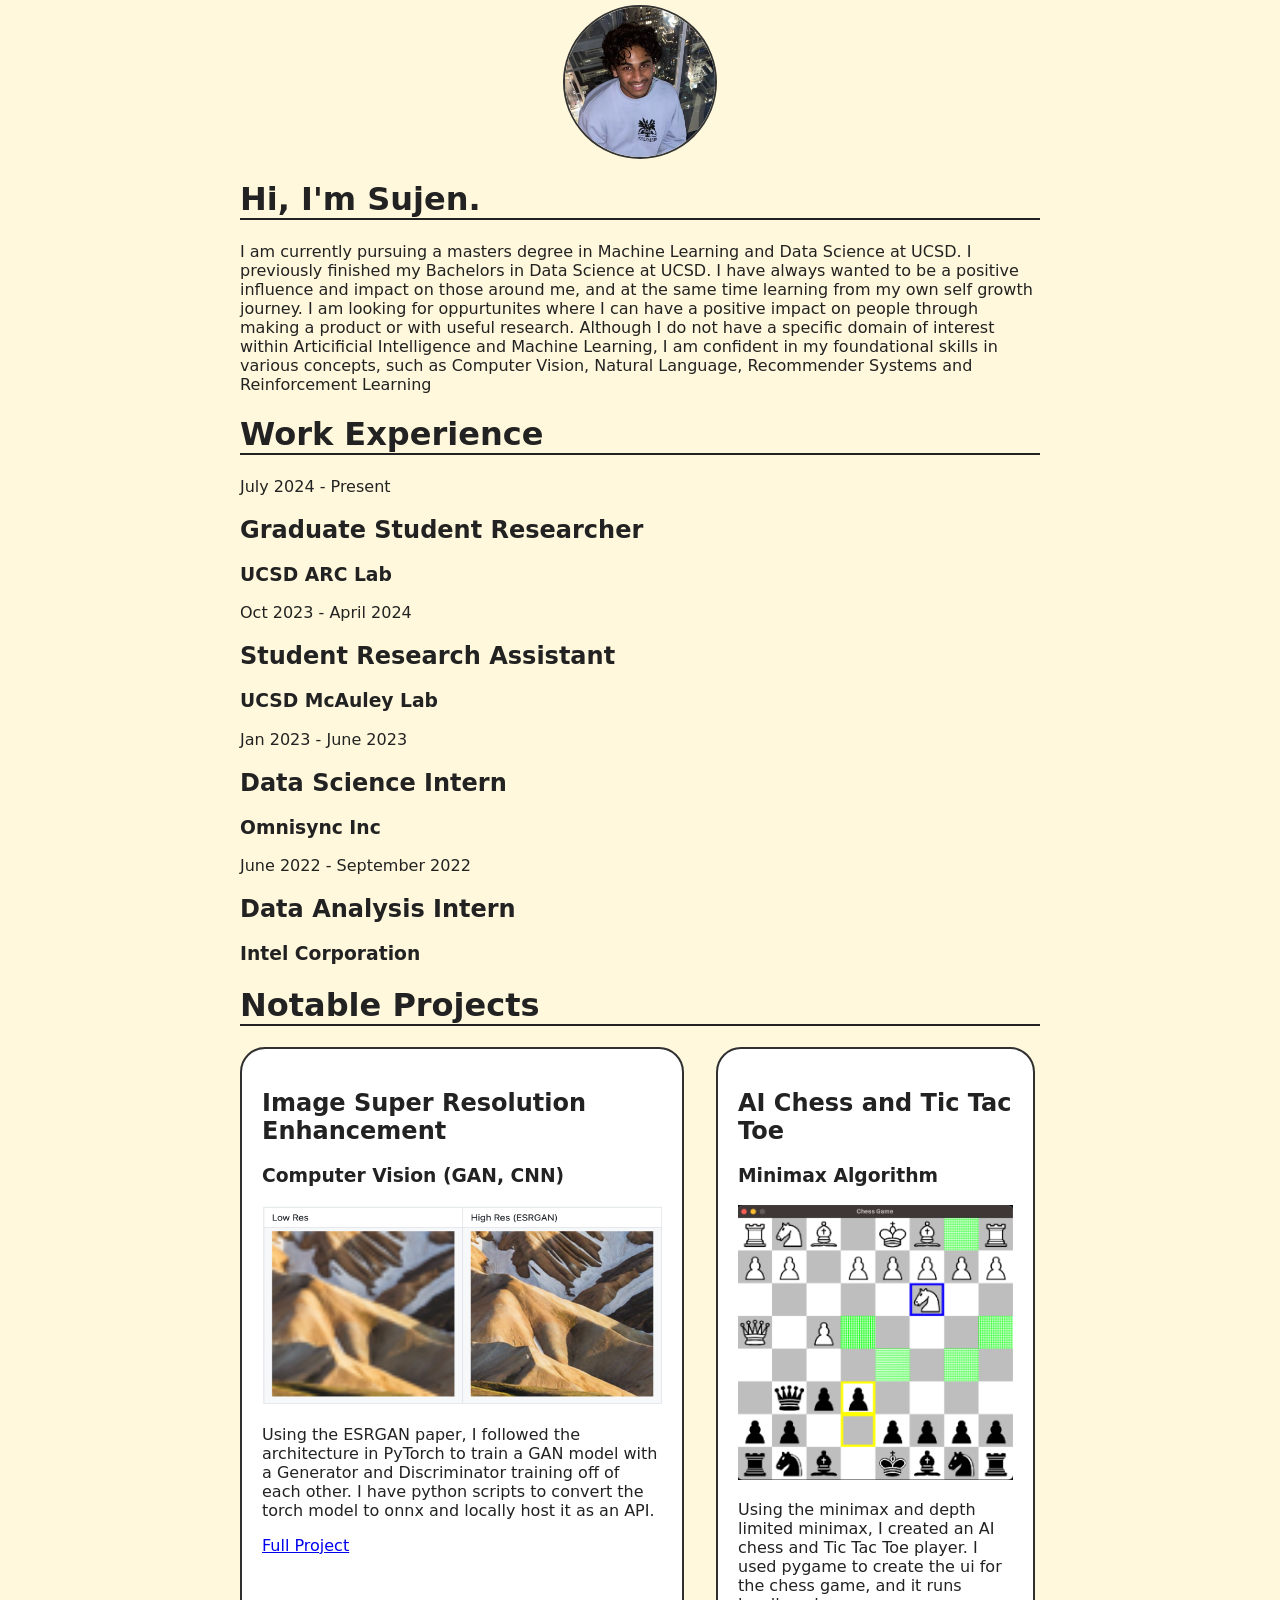
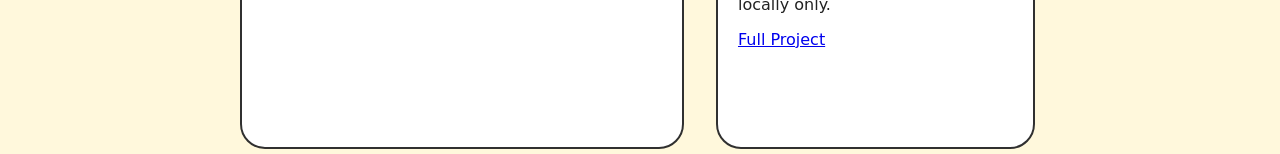
==== index.html @ b2e48bc3 "add work experience and profile pic" ====
<!DOCTYPE html>
<html lang="en">
<head>
    <meta charset="UTF-8">
    <meta name="viewport" content="width=device-width, initial-scale=1.0">
    <link rel="stylesheet" href="styles.css">
    <title>Sujen Kancherla</title>
</head>
<body>
    <div class="profile-photo">
        <img src="profile_pic.jpg" alt="Sujen">
    </div>
    <h1>Hi, I'm Sujen.</h1>
    <p>I am currently pursuing a masters degree in Machine Learning and Data Science at UCSD. 
        I previously finished my Bachelors in Data Science at UCSD. I have always wanted to be a positive influence and impact on those around me,
        and at the same time learning from my own self growth journey. I am looking for oppurtunites 
        where I can have a positive impact on people through making a product or with useful research. 
        Although I do not have a specific domain of interest within Articificial Intelligence and Machine Learning, I am confident in my foundational skills in various concepts, 
        such as Computer Vision, Natural Language, Recommender Systems and Reinforcement Learning</p>

        <h1>Work Experience</h1>
            <div >
                <div >July 2024 - Present</div>
                <div>
                    <h2>Graduate Student Researcher</h2>
                    <h3>UCSD ARC Lab</h3>
                </div>
            </div>
            
            <div >
                <div >Oct 2023 - April 2024</div>
                <div>
                    <h2>Student Research Assistant</h2>
                    <h3>UCSD McAuley Lab</h3>
                </div>
            </div>
            
            <div >
                <div >Jan 2023 - June 2023</div>
                <div>
                    <h2>Data Science Intern</h2>
                    <h3>Omnisync Inc</h3>
                </div>
            </div>

            <div >
                <div >June 2022 - September 2022</div>
                <div>
                    <h2>Data Analysis Intern</h2>
                    <h3>Intel Corporation</h3>
                </div>
            </div>
        </div>        

    <h1>Notable Projects</h1>
    <div class="container">
        <div class="box">
            <h2>Image Super Resolution Enhancement</h2>
            <h3>Computer Vision (GAN, CNN)</h3>
            <img src="super_res.png" alt="Low to High Res Sample" width="400px" height="200">
            <div class="description">
                <p>Using the ESRGAN paper, I followed the architecture in PyTorch to train a GAN model 
                    with a Generator and Discriminator training off of each other. I have python scripts 
                    to convert the torch model to onnx and locally host it as an API.</p>
                <a href="https://github.com/sujen07/image-super-resolution">Full Project</a>
            </div>
        </div>
        <div class="box">
            <h2>AI Chess and Tic Tac Toe</h2>
            <h3>Minimax Algorithm</h3>
            <img src="chess.png" alt="Sample Chess Gameplay" width="275px" height="275px">
            <div class="description">
                <p>Using the minimax and depth limited minimax, I created an AI chess and Tic Tac Toe player. 
                    I used pygame to create the ui for the chess game, and it runs locally only.</p>
                <a href="https://github.com/sujen07/minimax-ai-player">Full Project</a>
            </div>
        </div>
        <div class="box">
            <h2>GPT Loss Analysis</h2>
            <h3>NLP (Transformers)</h3>
            <img src="generative_ai_101.jpg" alt="Generative AI Picture" width="350px" height="250px">
            <div class="description">
                <p>Conducted research on various different loss functions to train the GPT-2 model. 
                    We used perplexity as a metric to evaluate performance of the language model after training it on squared loss, a hybrid loss function, etc.
                We used pytorch to train the open source code for GPT-2 on the TinyStories dataset.</p>
                <a href="https://github.com/sujen07/NanoGPT-Loss-stop-Analysis">Full Project</a>
            </div>
        </div>
        <div class="box">
            <h2>Panoramic Image Stitching</h2>
            <h3>Computer Vision (Homography Matrix, Corner Detection)</h3>
            <img src="matches.png" alt="Corner Matching between to images" height="400px" width="700px">
            <div class="description">
                <p>Used eigenvectors of gradients in image to find corners in two images. Then matched the corners using SIFT. using the matched corners, 
                    with 8-point algorithm and RANSAC. the Fundamental matrix is created that allows one image to be transformed into the camera projection of the other image, 
                    which creates a panoramic stitching between the two.</p>
                <a href="https://github.com/sujen07/panoramic">Full Project</a>
            </div>
        </div>
        <div class="box">
            <h2>Handrwitten Digit Detection</h2>
            <h3>Computer Vision (CNN)</h3>
            <img src="handwritten.png" alt="Sample Prediction from Mnist Model" height="400px" width="600px">
            <div class="description">
                <p>Trained a simple handwritten digit detection model using pytorch with a basic CNN architecture, 
                    and then converted it to onnx to run on the browser on device in javascript.</p>
                <a href="https://github.com/sujen07/mnist-prediction">Full Project</a>
            </div>
        </div>
    </div>
</body>
</html>
---- styles.css ----
body {
    font-family: system-ui, -apple-system, BlinkMacSystemFont, 'Segoe UI', Roboto, Oxygen, Ubuntu, Cantarell, 'Open Sans', 'Helvetica Neue', sans-serif;
    color: #222222;
    max-width: 800px;
    margin: auto;
    padding: 5px;
    background-color: cornsilk;
}

.profile-photo {
    display: flex;
    justify-content: center;
    align-items: center;
}

.profile-photo img {
    width: 150px; 
    height: 150px; 
    border-radius: 50%; 
    object-fit: cover; 
    border: 2px solid #333; 
}


h1 {
    border-bottom: 2px solid #222222;
}

.container {
    overflow-x: auto;
    display: flex;
    gap: 32px;
    scroll-snap-type: x mandatory;
}

.box {
    scroll-snap-align: start;
    border: 2px solid #303030;
    background-color: #fff;
    padding: 20px;
    border-radius: 25px;
}
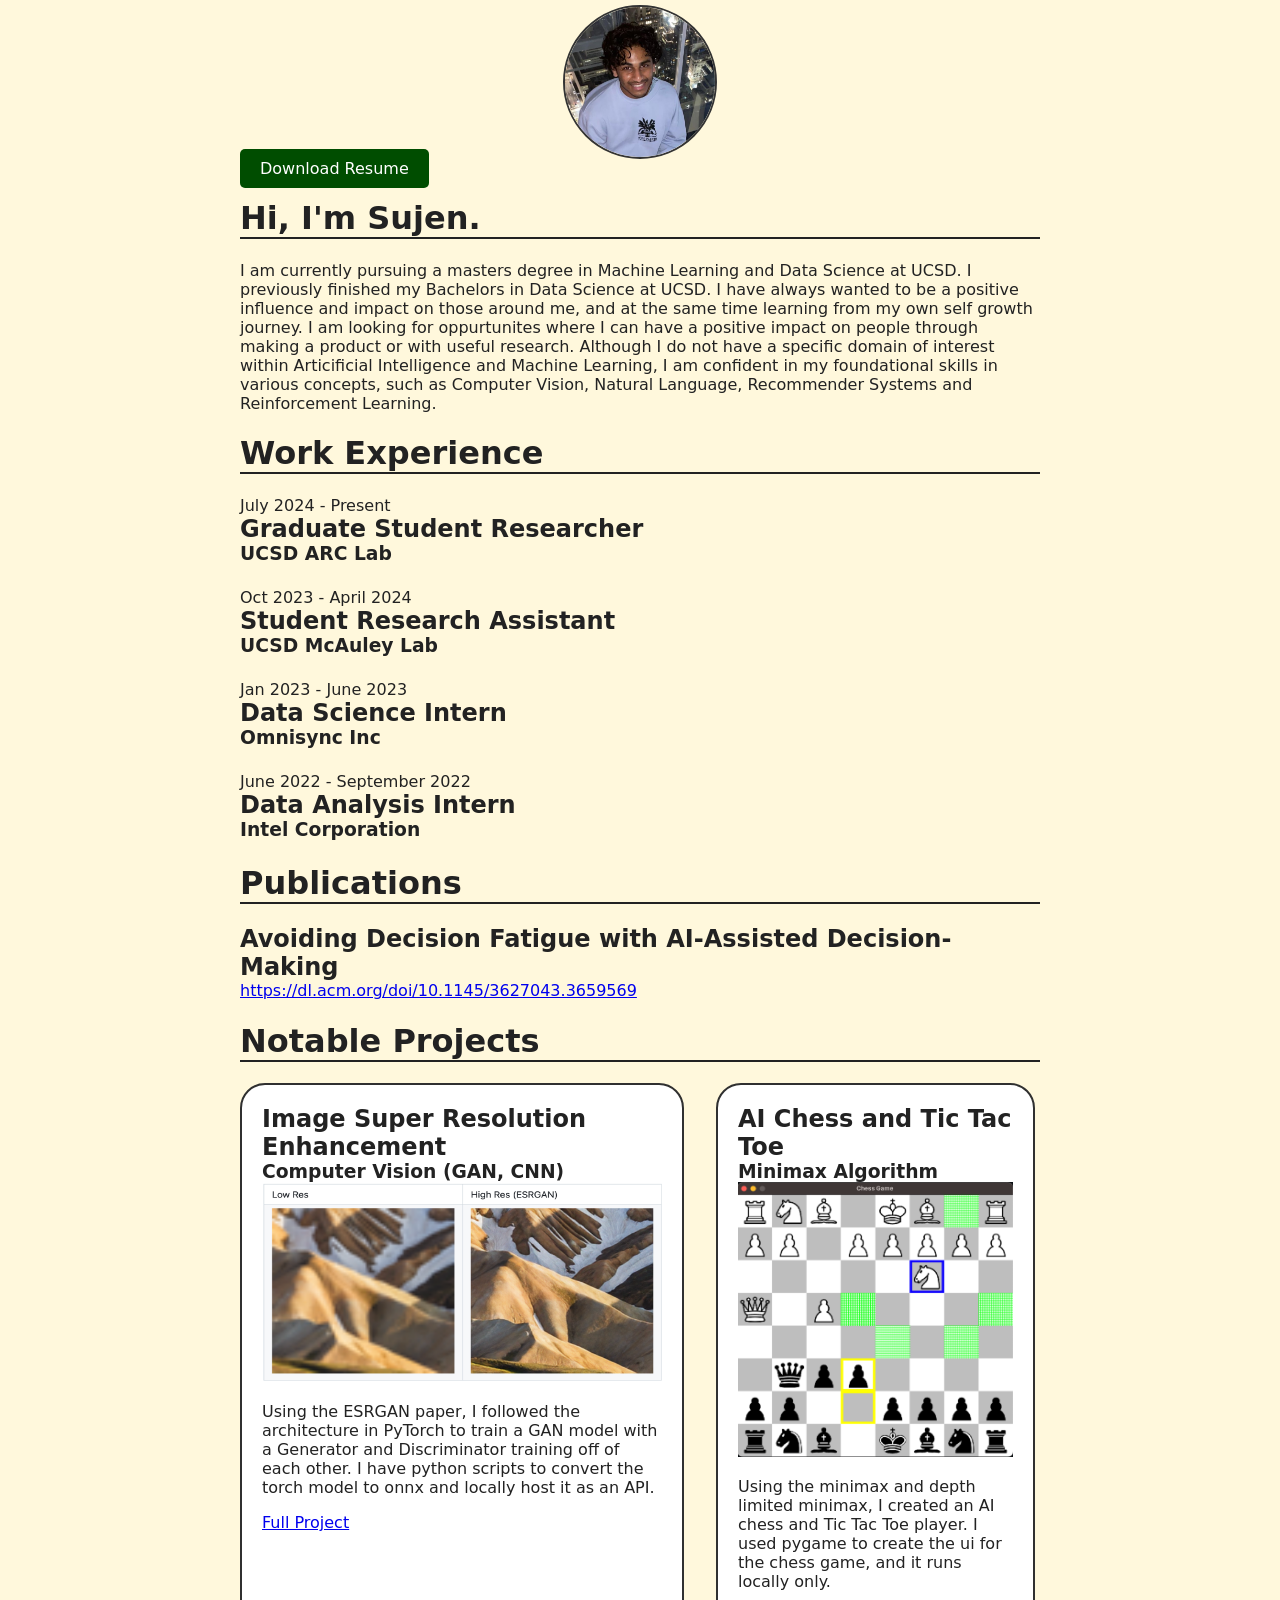
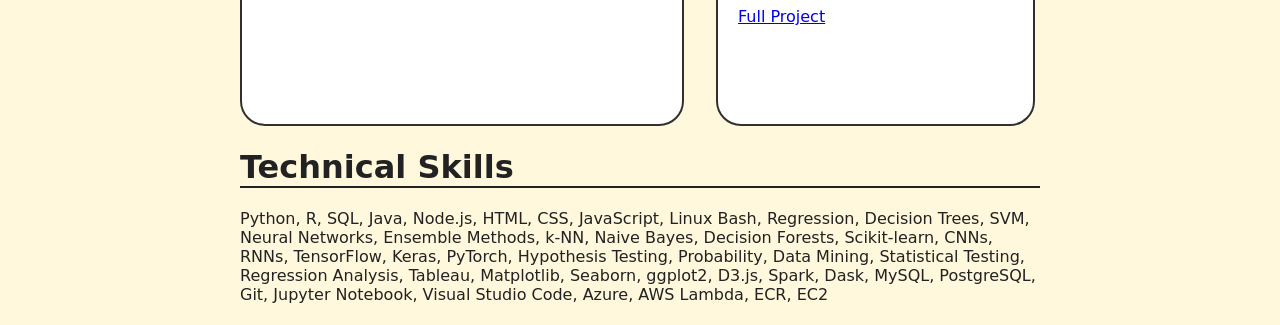
==== commit b42ced5d: "add resume download" ====
--- a/index.html
+++ b/index.html
@@ -10,16 +10,19 @@
     <div class="profile-photo">
         <img src="profile_pic.jpg" alt="Sujen">
     </div>
+    <a id="resume-download" href="sujen_kancherla_resume.pdf" download="sujen_kancherla_resume.pdf">
+    Download Resume
+</a>
     <h1>Hi, I'm Sujen.</h1>
     <p>I am currently pursuing a masters degree in Machine Learning and Data Science at UCSD. 
         I previously finished my Bachelors in Data Science at UCSD. I have always wanted to be a positive influence and impact on those around me,
         and at the same time learning from my own self growth journey. I am looking for oppurtunites 
         where I can have a positive impact on people through making a product or with useful research. 
         Although I do not have a specific domain of interest within Articificial Intelligence and Machine Learning, I am confident in my foundational skills in various concepts, 
-        such as Computer Vision, Natural Language, Recommender Systems and Reinforcement Learning</p>
+        such as Computer Vision, Natural Language, Recommender Systems and Reinforcement Learning.</p>
 
         <h1>Work Experience</h1>
-            <div >
+            <div class="experience">
                 <div >July 2024 - Present</div>
                 <div>
                     <h2>Graduate Student Researcher</h2>
@@ -27,7 +30,7 @@
                 </div>
             </div>
             
-            <div >
+            <div class="experience" >
                 <div >Oct 2023 - April 2024</div>
                 <div>
                     <h2>Student Research Assistant</h2>
@@ -35,7 +38,7 @@
                 </div>
             </div>
             
-            <div >
+            <div class="experience" >
                 <div >Jan 2023 - June 2023</div>
                 <div>
                     <h2>Data Science Intern</h2>
@@ -43,14 +46,18 @@
                 </div>
             </div>
 
-            <div >
+            <div class="experience" >
                 <div >June 2022 - September 2022</div>
                 <div>
                     <h2>Data Analysis Intern</h2>
                     <h3>Intel Corporation</h3>
                 </div>
             </div>
-        </div>        
+        </div>
+    
+    <h1>Publications</h1>
+        <h2>Avoiding Decision Fatigue with AI-Assisted Decision-Making</h2>
+        <a href="https://dl.acm.org/doi/10.1145/3627043.3659569">https://dl.acm.org/doi/10.1145/3627043.3659569</a>
 
     <h1>Notable Projects</h1>
     <div class="container">
@@ -108,5 +115,10 @@
             </div>
         </div>
     </div>
+    <h1>Technical Skills</h1>
+    <p>Python, R, SQL, Java, Node.js, HTML, CSS, JavaScript, Linux Bash, Regression, Decision Trees, SVM, Neural Networks, Ensemble
+        Methods, k-NN, Naive Bayes, Decision Forests, Scikit-learn, CNNs, RNNs, TensorFlow, Keras, PyTorch, Hypothesis Testing, Probability,
+        Data Mining, Statistical Testing, Regression Analysis, Tableau, Matplotlib, Seaborn, ggplot2, D3.js, Spark, Dask, MySQL, PostgreSQL,
+        Git, Jupyter Notebook, Visual Studio Code, Azure, AWS Lambda, ECR, EC2</p>
 </body>
 </html>
--- a/styles.css
+++ b/styles.css
@@ -21,6 +21,12 @@
     border: 2px solid #333; 
 }
 
+button {
+    display: block;
+    margin: 0 auto;
+    margin-top: 10px;
+}
+
 
 h1 {
     border-bottom: 2px solid #222222;
@@ -39,4 +45,25 @@
     background-color: #fff;
     padding: 20px;
     border-radius: 25px;
+}
+
+h2 {
+    margin: 0;
+}
+
+h3 {
+    margin: 0;
+}
+
+.experience {
+    margin-bottom: 24px;
+}
+
+#resume-download {
+    background-color: #004d00; 
+    color: white; 
+    padding: 10px 20px;  
+    text-decoration: none; 
+    border-radius: 5px; 
+    cursor: pointer;
 }
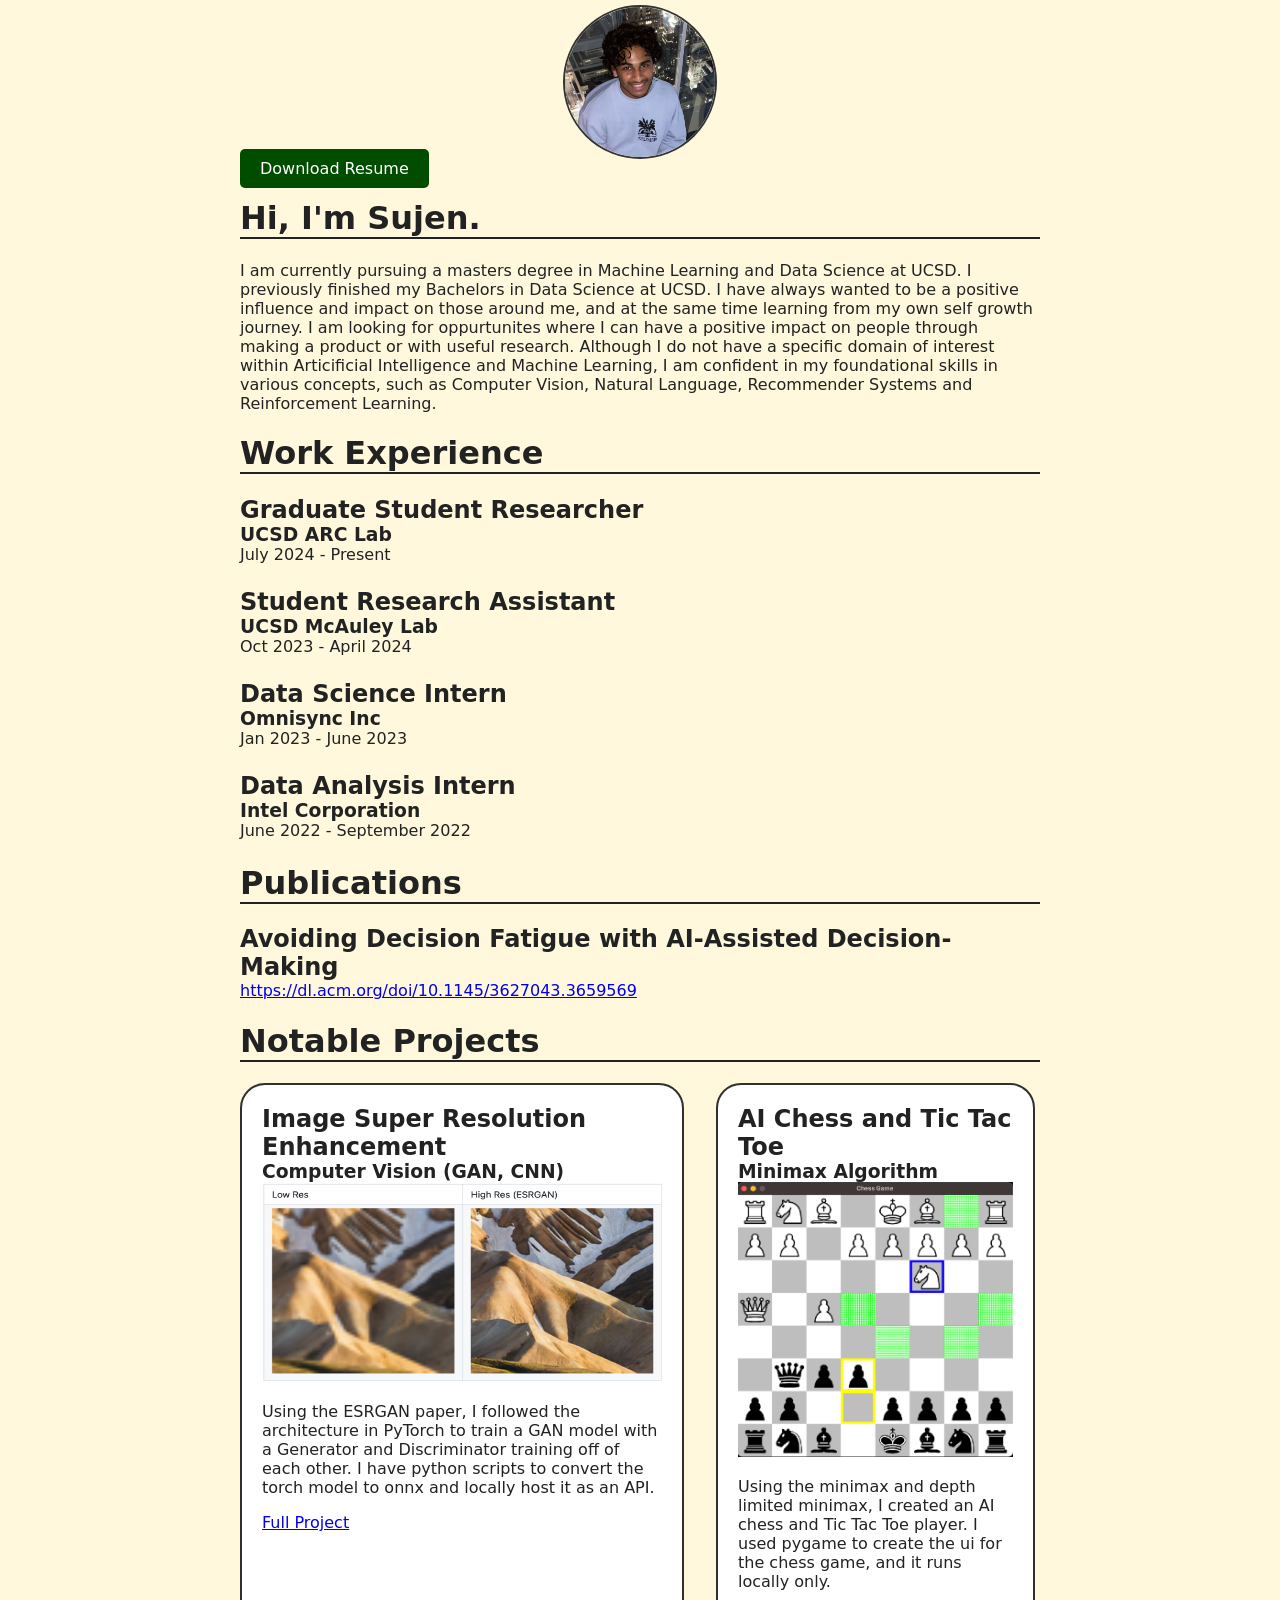
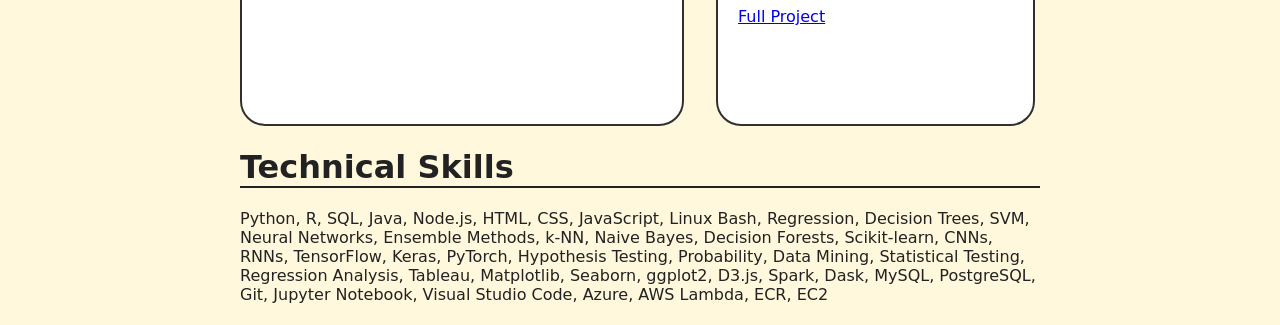
==== commit 37653672: "change date location" ====
--- a/index.html
+++ b/index.html
@@ -23,35 +23,35 @@
 
         <h1>Work Experience</h1>
             <div class="experience">
-                <div >July 2024 - Present</div>
                 <div>
                     <h2>Graduate Student Researcher</h2>
                     <h3>UCSD ARC Lab</h3>
                 </div>
+                <div >July 2024 - Present</div>
             </div>
             
             <div class="experience" >
-                <div >Oct 2023 - April 2024</div>
                 <div>
                     <h2>Student Research Assistant</h2>
                     <h3>UCSD McAuley Lab</h3>
                 </div>
+                <div >Oct 2023 - April 2024</div>
             </div>
             
             <div class="experience" >
-                <div >Jan 2023 - June 2023</div>
                 <div>
                     <h2>Data Science Intern</h2>
                     <h3>Omnisync Inc</h3>
                 </div>
+                <div >Jan 2023 - June 2023</div>
             </div>
 
             <div class="experience" >
-                <div >June 2022 - September 2022</div>
                 <div>
                     <h2>Data Analysis Intern</h2>
                     <h3>Intel Corporation</h3>
                 </div>
+                <div >June 2022 - September 2022</div>
             </div>
         </div>
     
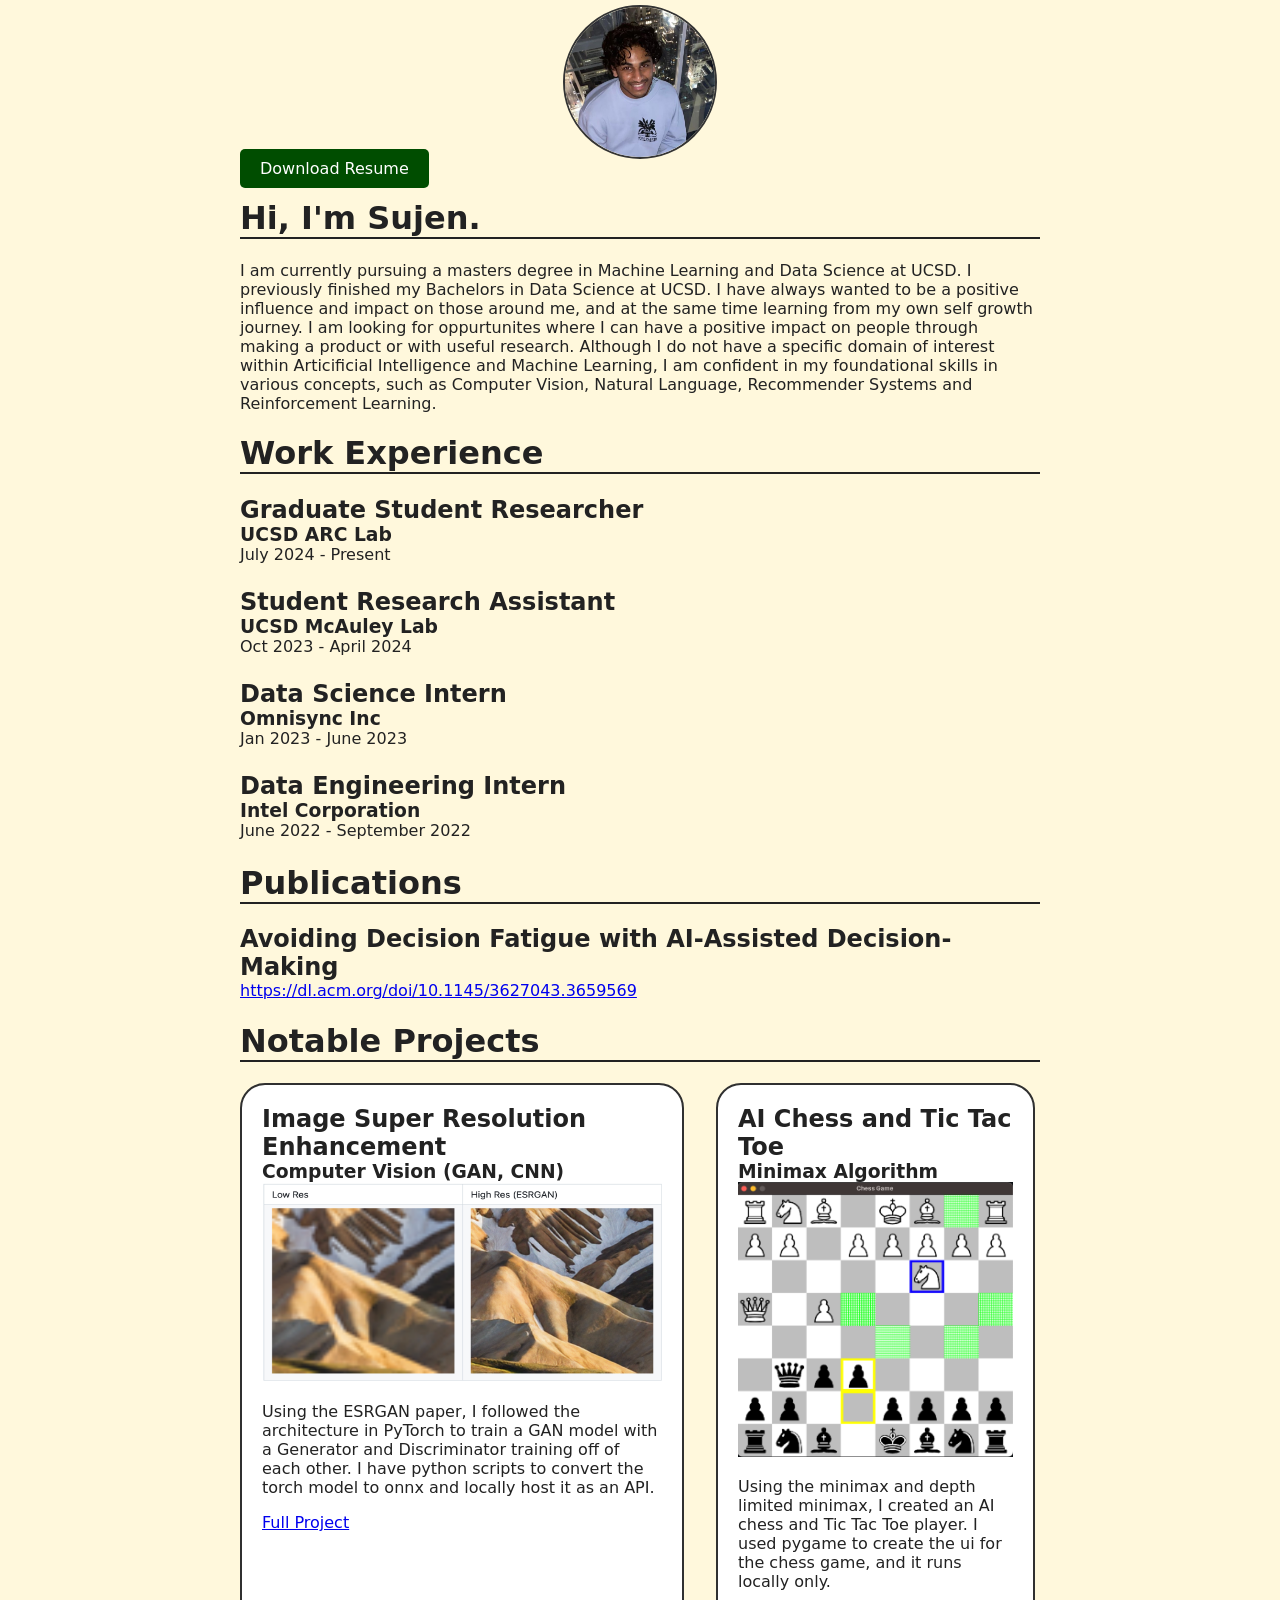
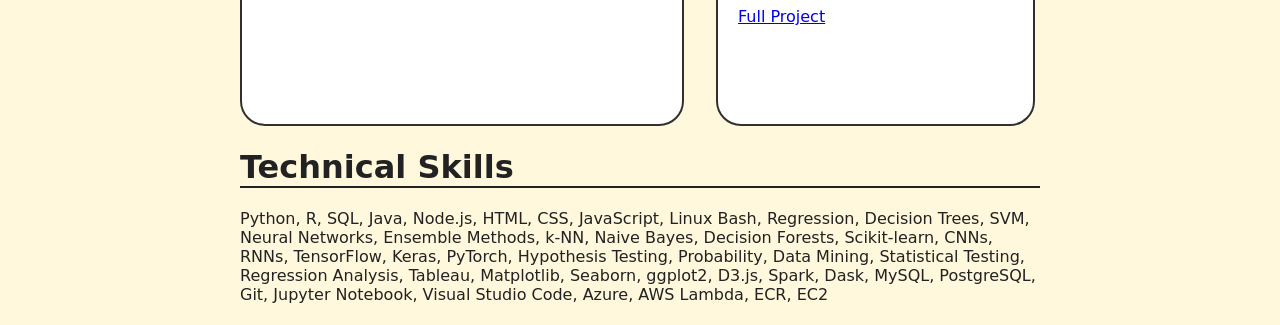
==== commit 91dab536: "change intel title" ====
--- a/index.html
+++ b/index.html
@@ -48,7 +48,7 @@
 
             <div class="experience" >
                 <div>
-                    <h2>Data Analysis Intern</h2>
+                    <h2>Data Engineering Intern</h2>
                     <h3>Intel Corporation</h3>
                 </div>
                 <div >June 2022 - September 2022</div>
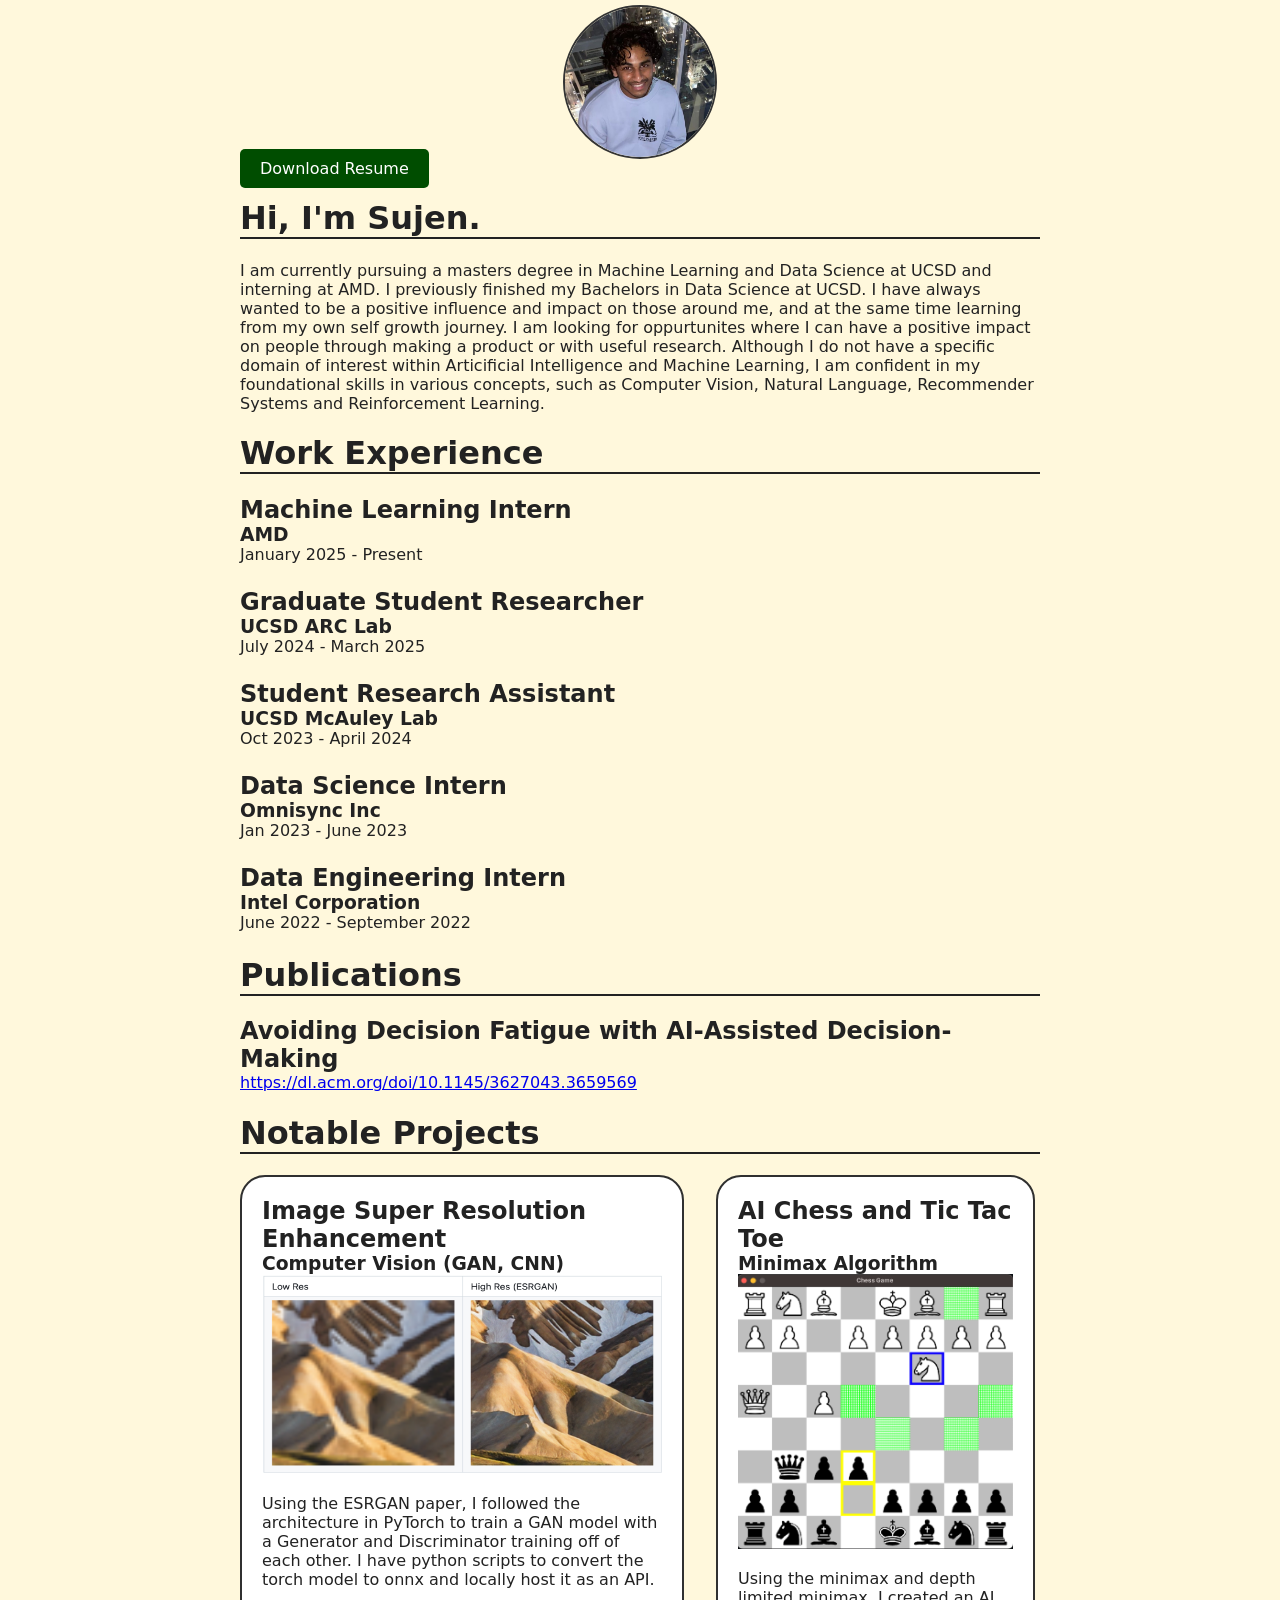
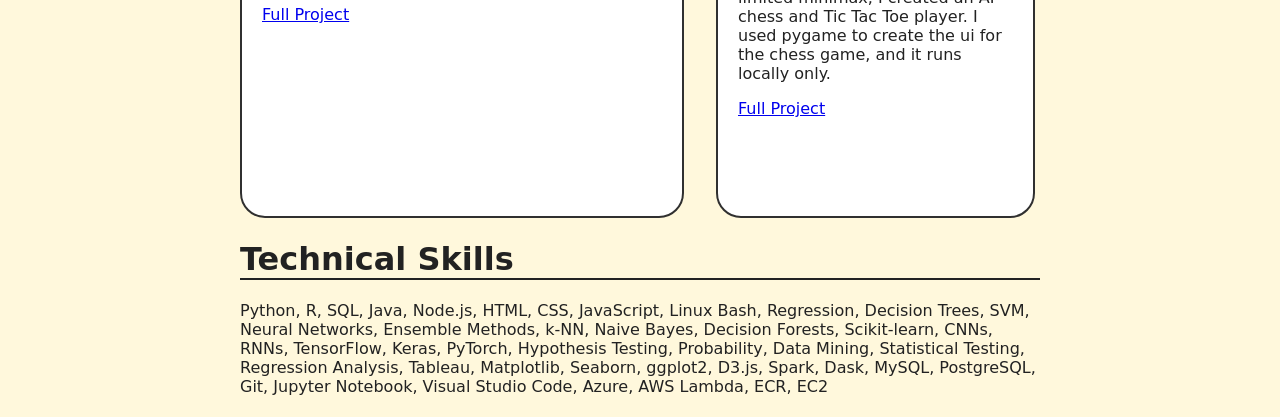
==== commit 846d0a30: "add amd" ====
--- a/index.html
+++ b/index.html
@@ -14,7 +14,7 @@
     Download Resume
 </a>
     <h1>Hi, I'm Sujen.</h1>
-    <p>I am currently pursuing a masters degree in Machine Learning and Data Science at UCSD. 
+    <p>I am currently pursuing a masters degree in Machine Learning and Data Science at UCSD and interning at AMD. 
         I previously finished my Bachelors in Data Science at UCSD. I have always wanted to be a positive influence and impact on those around me,
         and at the same time learning from my own self growth journey. I am looking for oppurtunites 
         where I can have a positive impact on people through making a product or with useful research. 
@@ -24,10 +24,18 @@
         <h1>Work Experience</h1>
             <div class="experience">
                 <div>
+                    <h2>Machine Learning Intern</h2>
+                    <h3>AMD</h3>
+                </div>
+                <div >January 2025 - Present</div>
+            </div>
+
+            <div class="experience">
+                <div>
                     <h2>Graduate Student Researcher</h2>
                     <h3>UCSD ARC Lab</h3>
                 </div>
-                <div >July 2024 - Present</div>
+                <div >July 2024 - March 2025</div>
             </div>
             
             <div class="experience" >
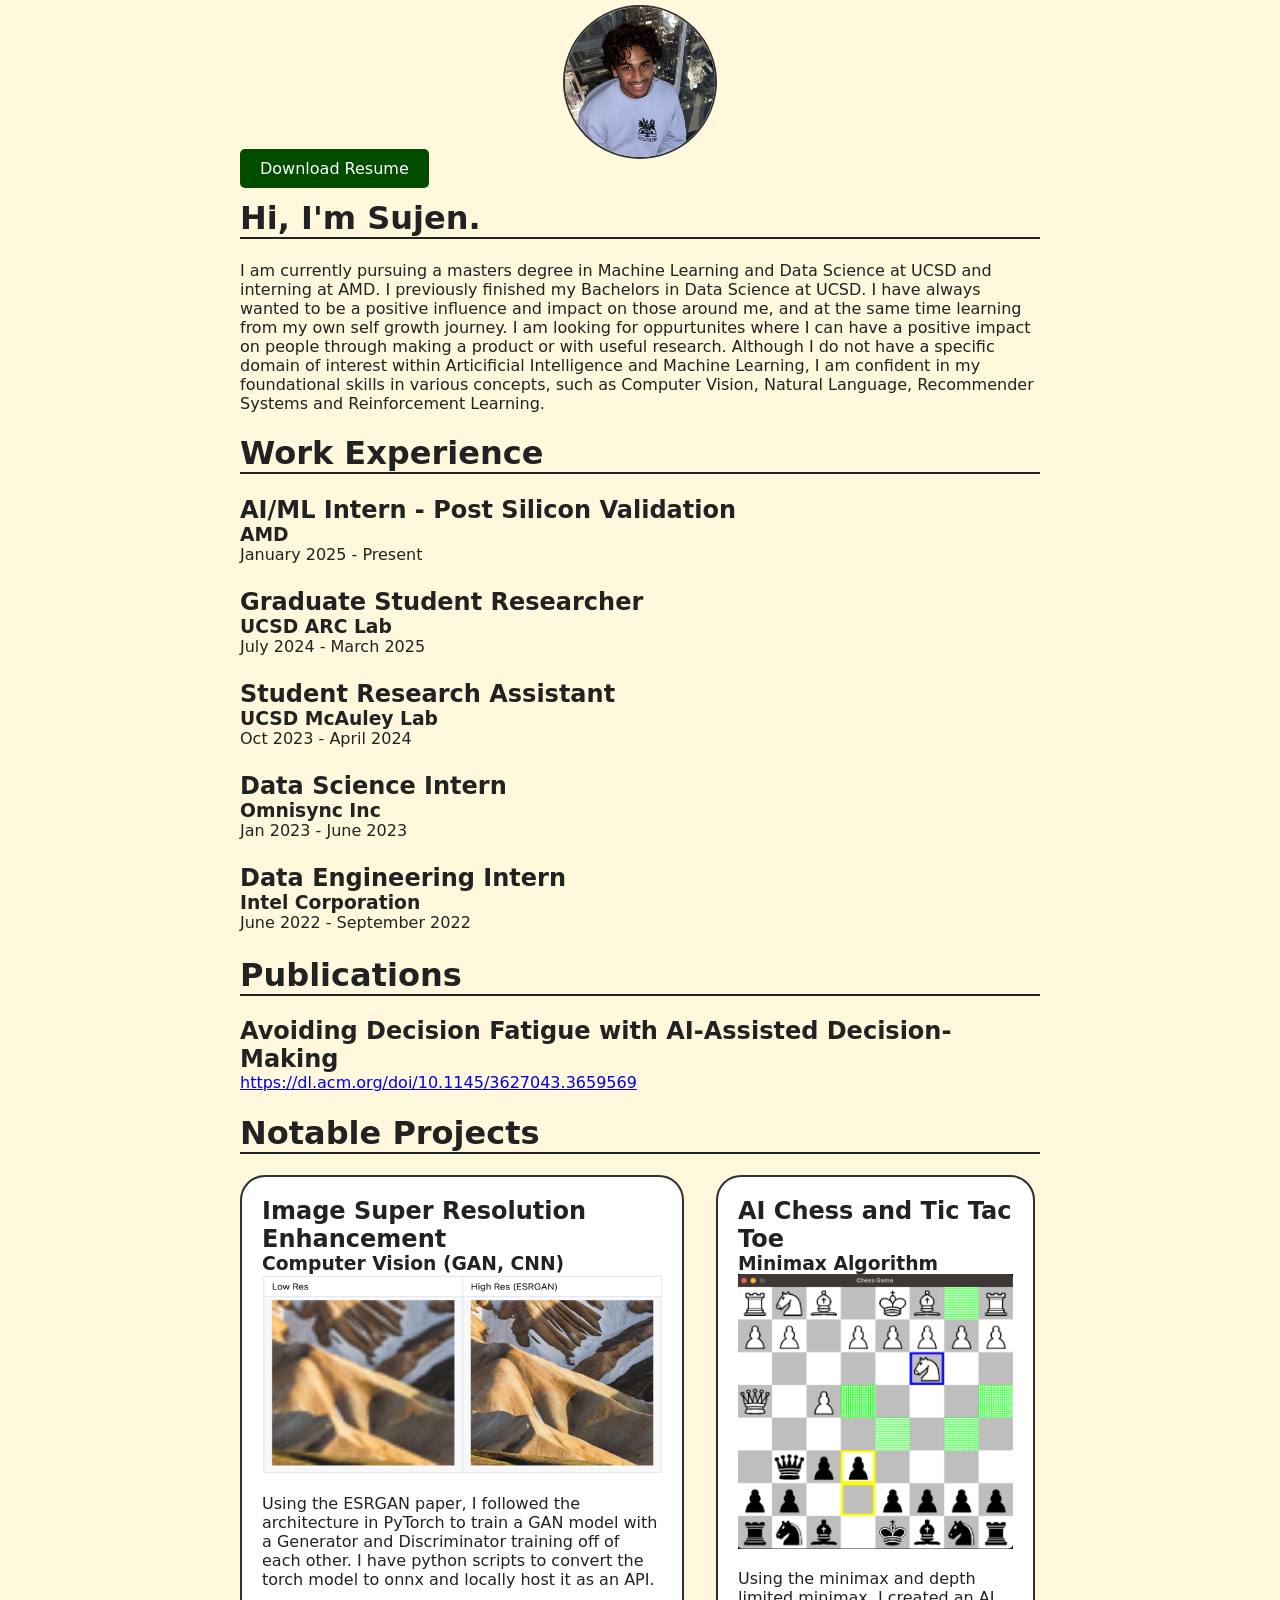
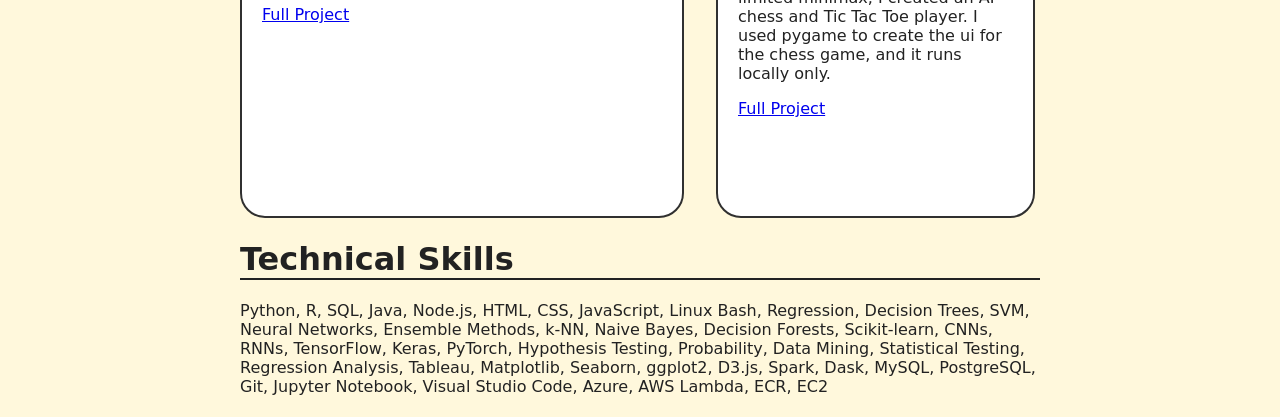
==== commit 303b7c8c: "update title job" ====
--- a/index.html
+++ b/index.html
@@ -24,7 +24,7 @@
         <h1>Work Experience</h1>
             <div class="experience">
                 <div>
-                    <h2>Machine Learning Intern</h2>
+                    <h2>AI/ML Intern - Post Silicon Validation</h2>
                     <h3>AMD</h3>
                 </div>
                 <div >January 2025 - Present</div>
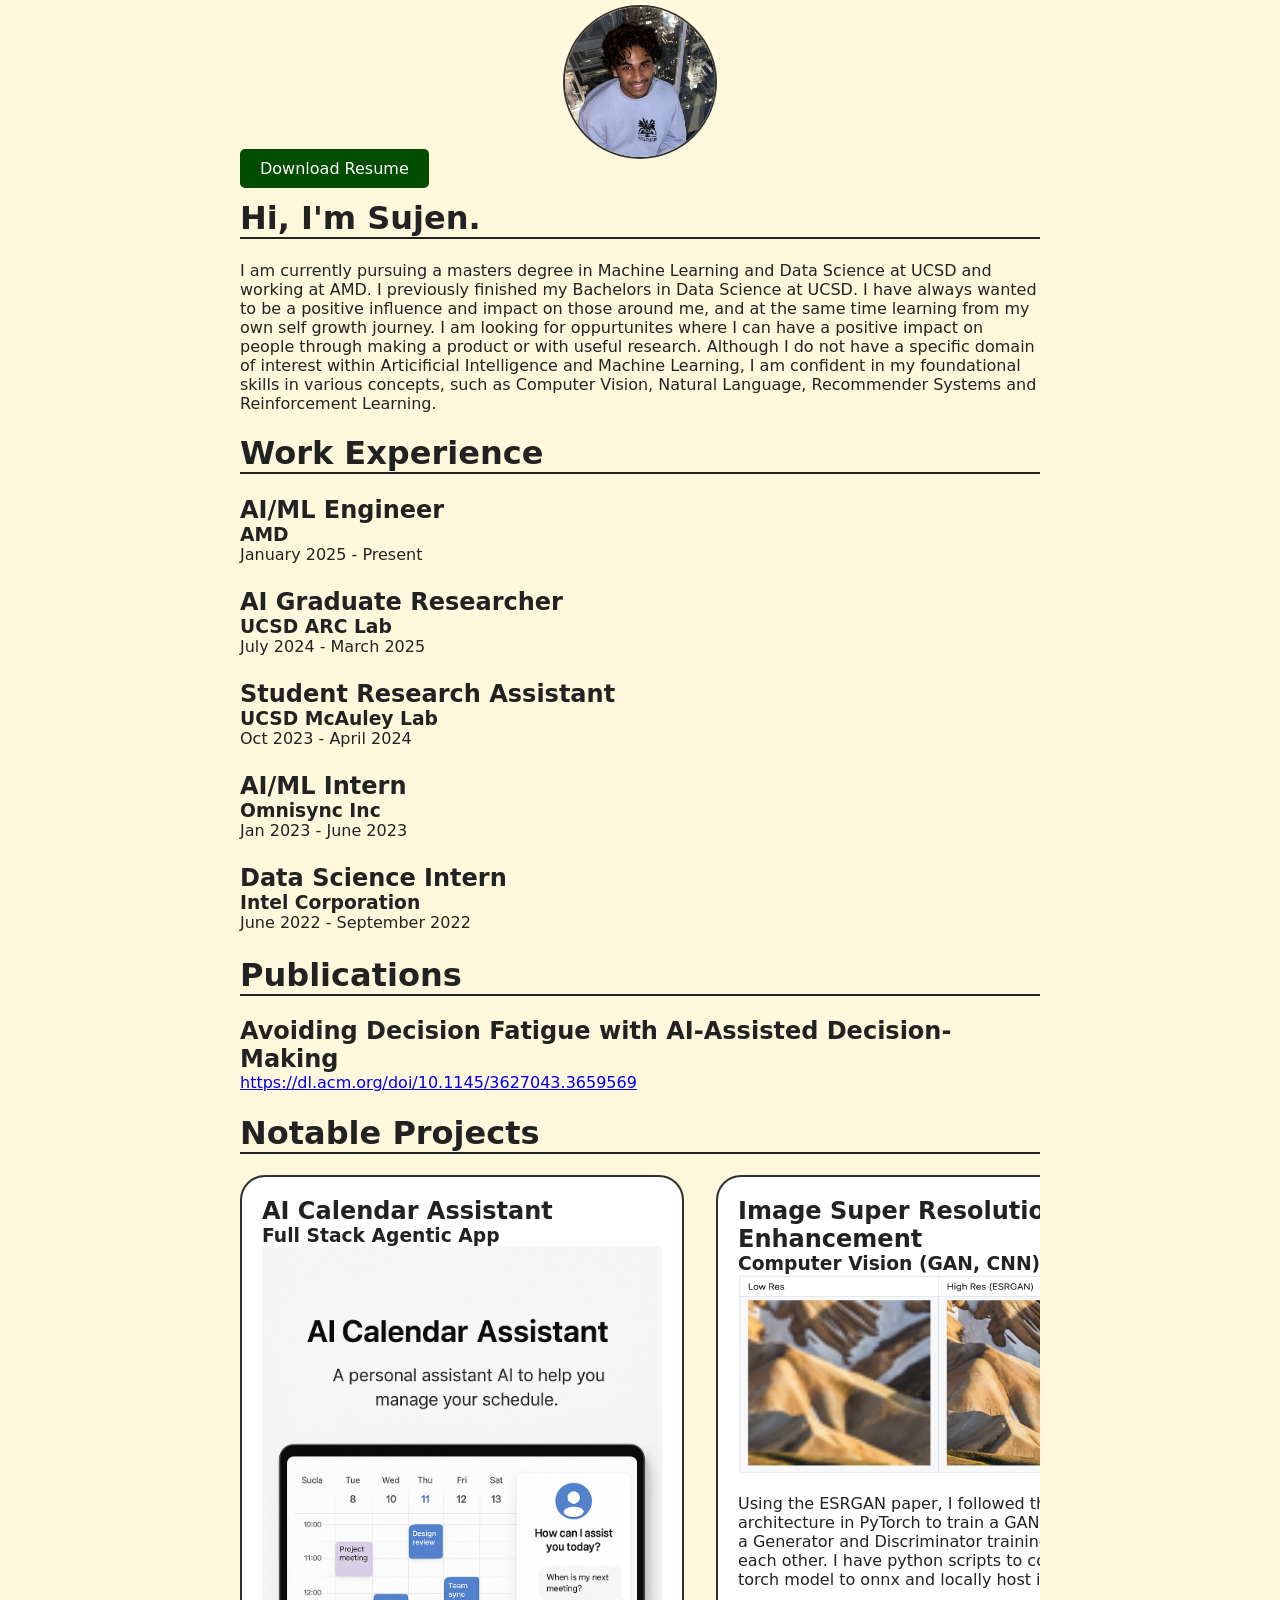
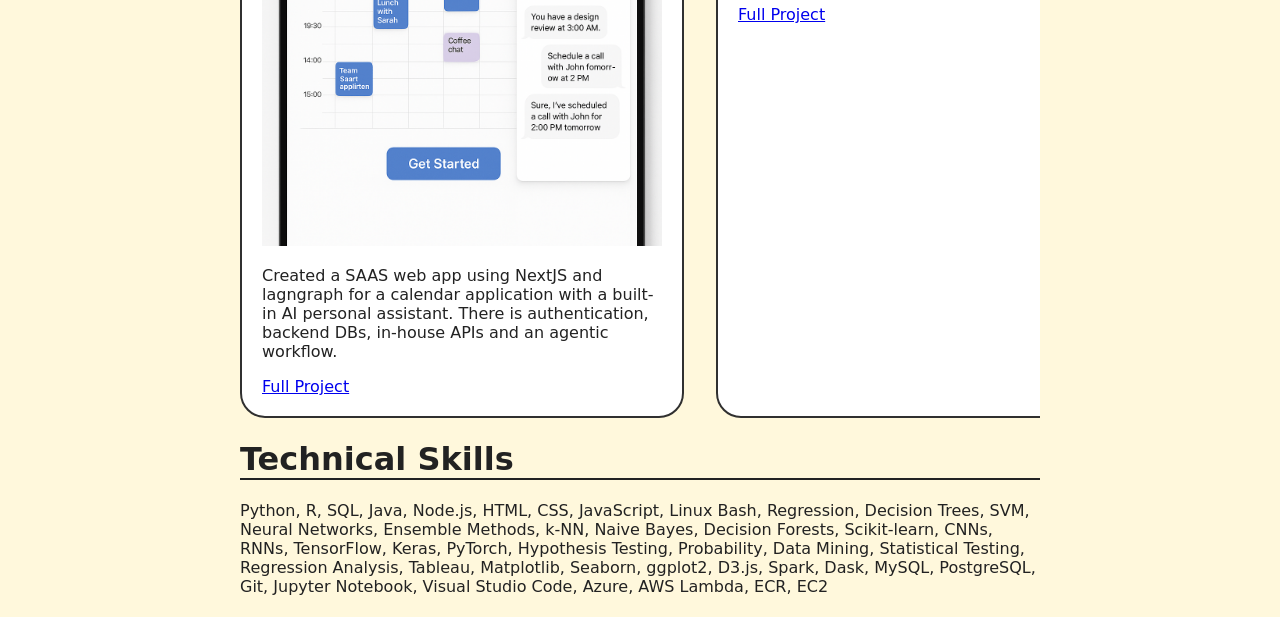
==== commit 85128e71: "update resume" ====
--- a/index.html
+++ b/index.html
@@ -14,7 +14,7 @@
     Download Resume
 </a>
     <h1>Hi, I'm Sujen.</h1>
-    <p>I am currently pursuing a masters degree in Machine Learning and Data Science at UCSD and interning at AMD. 
+    <p>I am currently pursuing a masters degree in Machine Learning and Data Science at UCSD and working at AMD. 
         I previously finished my Bachelors in Data Science at UCSD. I have always wanted to be a positive influence and impact on those around me,
         and at the same time learning from my own self growth journey. I am looking for oppurtunites 
         where I can have a positive impact on people through making a product or with useful research. 
@@ -24,7 +24,7 @@
         <h1>Work Experience</h1>
             <div class="experience">
                 <div>
-                    <h2>AI/ML Intern - Post Silicon Validation</h2>
+                    <h2>AI/ML Engineer</h2>
                     <h3>AMD</h3>
                 </div>
                 <div >January 2025 - Present</div>
@@ -32,7 +32,7 @@
 
             <div class="experience">
                 <div>
-                    <h2>Graduate Student Researcher</h2>
+                    <h2>AI Graduate Researcher</h2>
                     <h3>UCSD ARC Lab</h3>
                 </div>
                 <div >July 2024 - March 2025</div>
@@ -48,7 +48,7 @@
             
             <div class="experience" >
                 <div>
-                    <h2>Data Science Intern</h2>
+                    <h2>AI/ML Intern</h2>
                     <h3>Omnisync Inc</h3>
                 </div>
                 <div >Jan 2023 - June 2023</div>
@@ -56,7 +56,7 @@
 
             <div class="experience" >
                 <div>
-                    <h2>Data Engineering Intern</h2>
+                    <h2>Data Science Intern</h2>
                     <h3>Intel Corporation</h3>
                 </div>
                 <div >June 2022 - September 2022</div>
@@ -69,6 +69,17 @@
 
     <h1>Notable Projects</h1>
     <div class="container">
+        <div class="box">
+            <h2>AI Calendar Assistant</h2>
+            <h3>Full Stack Agentic App</h3>
+            <img src="calendar.png" alt="calendar saas" width="400px" height="600">
+            <div class="description">
+                <p>Created a SAAS web app using NextJS and lagngraph for a calendar application 
+                    with a built-in AI personal assistant. There is authentication, backend DBs, 
+                    in-house APIs and an agentic workflow.</p>
+                <a href="https://app.clockworkcalendar.com">Full Project</a>
+            </div>
+        </div>
         <div class="box">
             <h2>Image Super Resolution Enhancement</h2>
             <h3>Computer Vision (GAN, CNN)</h3>
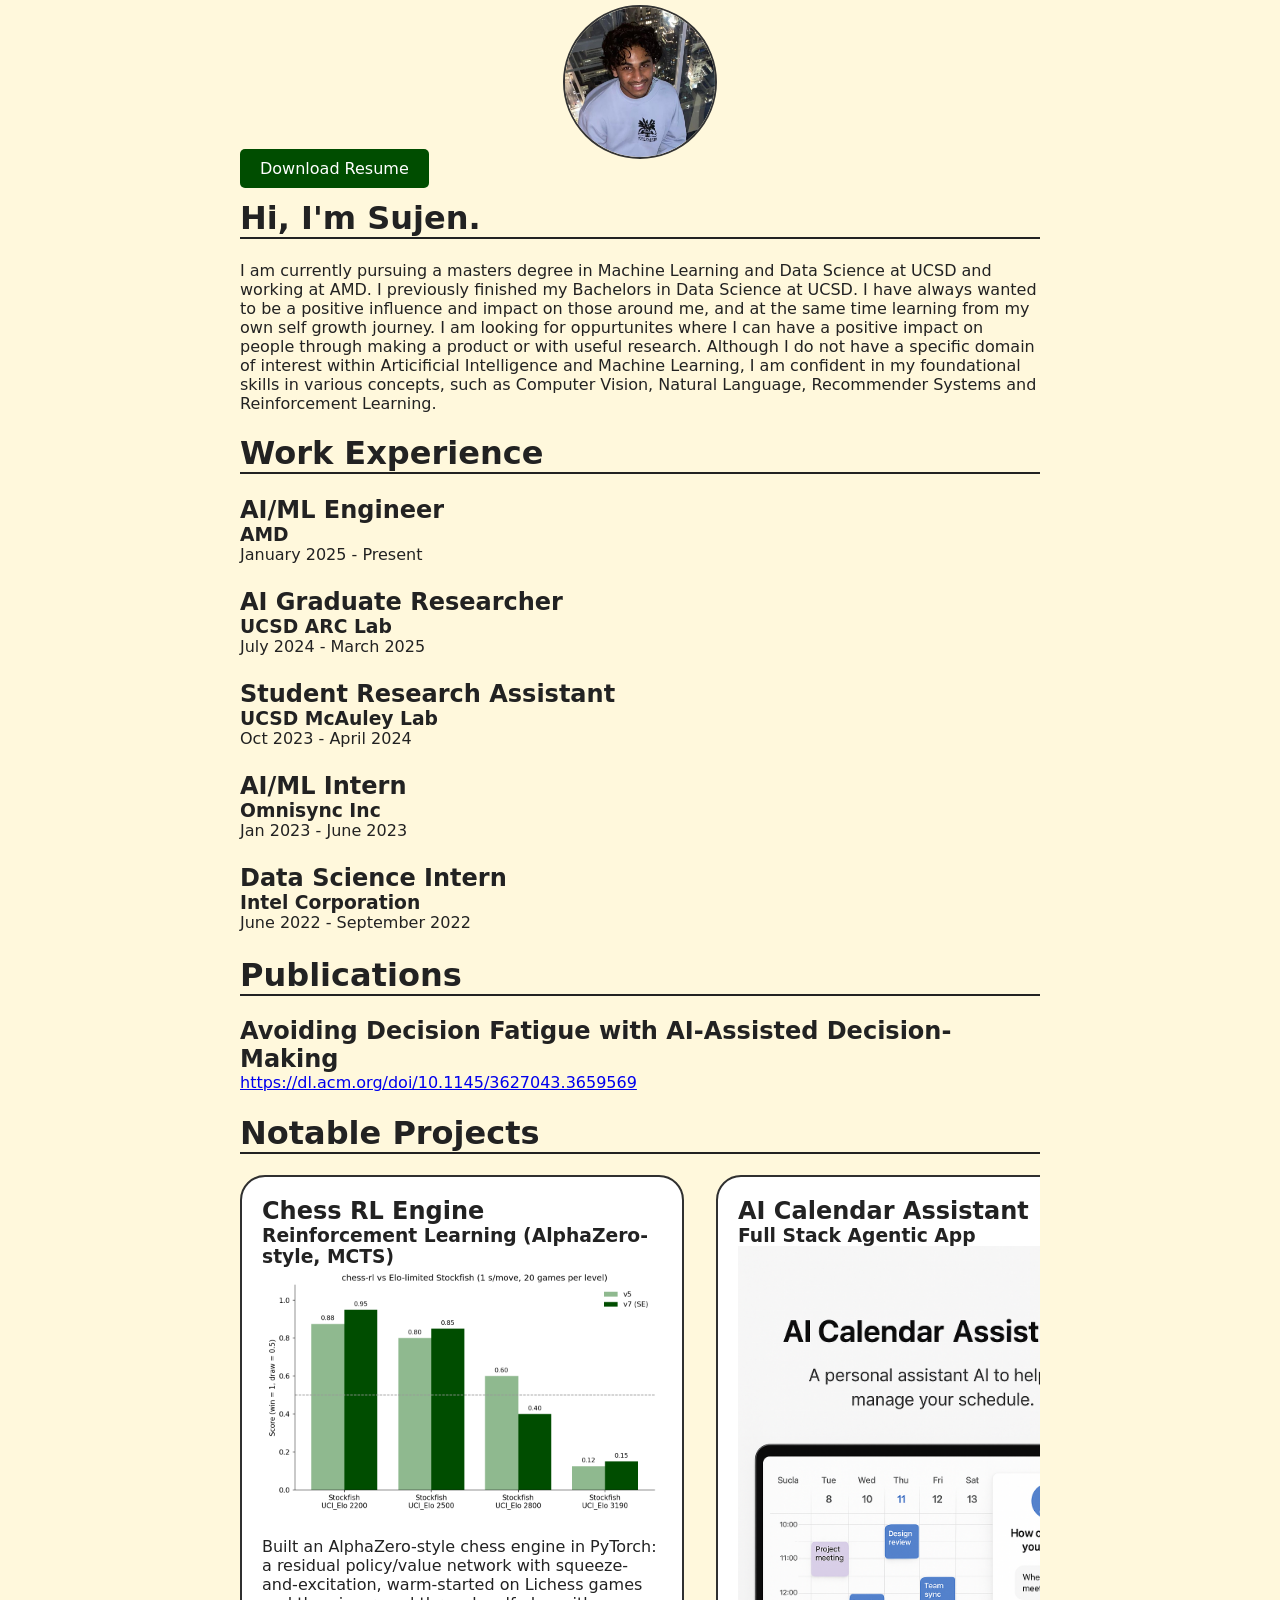
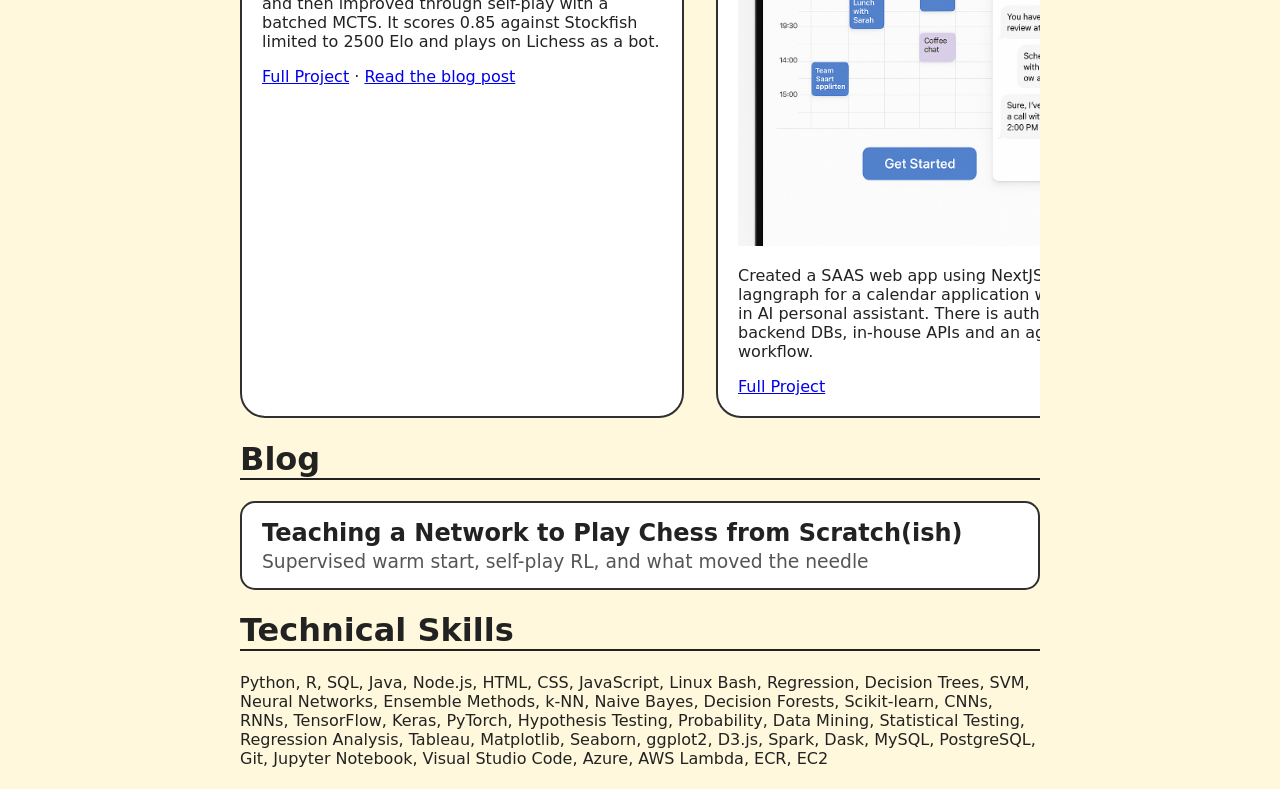
==== commit 2618a0b4: "Add Chess RL project and blog post Adds a Chess RL Engine project card linking to the chess-rl repo," ====
--- a/index.html
+++ b/index.html
@@ -70,6 +70,18 @@
     <h1>Notable Projects</h1>
     <div class="container">
         <div class="box">
+            <h2>Chess RL Engine</h2>
+            <h3>Reinforcement Learning (AlphaZero-style, MCTS)</h3>
+            <img src="chess_rl.png" alt="chess-rl scores against Elo-limited Stockfish" width="400px" height="250px">
+            <div class="description">
+                <p>Built an AlphaZero-style chess engine in PyTorch: a residual policy/value network with
+                    squeeze-and-excitation, warm-started on Lichess games and then improved through self-play
+                    with a batched MCTS. It scores 0.85 against Stockfish limited to 2500 Elo and plays on Lichess as a bot.</p>
+                <a href="https://github.com/sujen07/chess-rl">Full Project</a> ·
+                <a href="blog/chess-rl.html">Read the blog post</a>
+            </div>
+        </div>
+        <div class="box">
             <h2>AI Calendar Assistant</h2>
             <h3>Full Stack Agentic App</h3>
             <img src="calendar.png" alt="calendar saas" width="400px" height="600">
@@ -134,6 +146,14 @@
             </div>
         </div>
     </div>
+    <h1>Blog</h1>
+    <div class="post-list">
+        <a class="post-link" href="blog/chess-rl.html">
+            <h2>Teaching a Network to Play Chess from Scratch(ish)</h2>
+            <h3>Supervised warm start, self-play RL, and what moved the needle</h3>
+        </a>
+    </div>
+
     <h1>Technical Skills</h1>
     <p>Python, R, SQL, Java, Node.js, HTML, CSS, JavaScript, Linux Bash, Regression, Decision Trees, SVM, Neural Networks, Ensemble
         Methods, k-NN, Naive Bayes, Decision Forests, Scikit-learn, CNNs, RNNs, TensorFlow, Keras, PyTorch, Hypothesis Testing, Probability,
--- a/styles.css
+++ b/styles.css
@@ -66,4 +66,86 @@
     text-decoration: none; 
     border-radius: 5px; 
     cursor: pointer;
-}+}
+
+/* Blog */
+.post-link {
+    display: block;
+    color: inherit;
+    text-decoration: none;
+    border: 2px solid #303030;
+    background-color: #fff;
+    padding: 16px 20px;
+    border-radius: 15px;
+    margin-bottom: 16px;
+}
+
+.post-link:hover {
+    border-color: #004d00;
+}
+
+.post-link h3 {
+    font-weight: normal;
+    color: #555;
+    margin-top: 4px;
+}
+
+.post {
+    line-height: 1.6;
+}
+
+.post h1 {
+    margin-top: 32px;
+}
+
+.post h2 {
+    margin-top: 24px;
+}
+
+.post img {
+    max-width: 100%;
+    height: auto;
+    border: 1px solid #ccc;
+    border-radius: 8px;
+    background-color: #fff;
+}
+
+.post figcaption {
+    font-size: 0.9em;
+    color: #555;
+    margin-top: 4px;
+}
+
+.post figure {
+    margin: 20px 0;
+}
+
+.post table {
+    border-collapse: collapse;
+    width: 100%;
+    background-color: #fff;
+    font-size: 0.95em;
+}
+
+.post th, .post td {
+    border: 1px solid #ccc;
+    padding: 6px 10px;
+    text-align: left;
+}
+
+.post code {
+    background-color: #f2ecd0;
+    padding: 1px 4px;
+    border-radius: 4px;
+}
+
+.post-meta {
+    color: #555;
+    margin-top: 0;
+}
+
+.back-link {
+    display: inline-block;
+    margin: 16px 0;
+    color: #004d00;
+}
